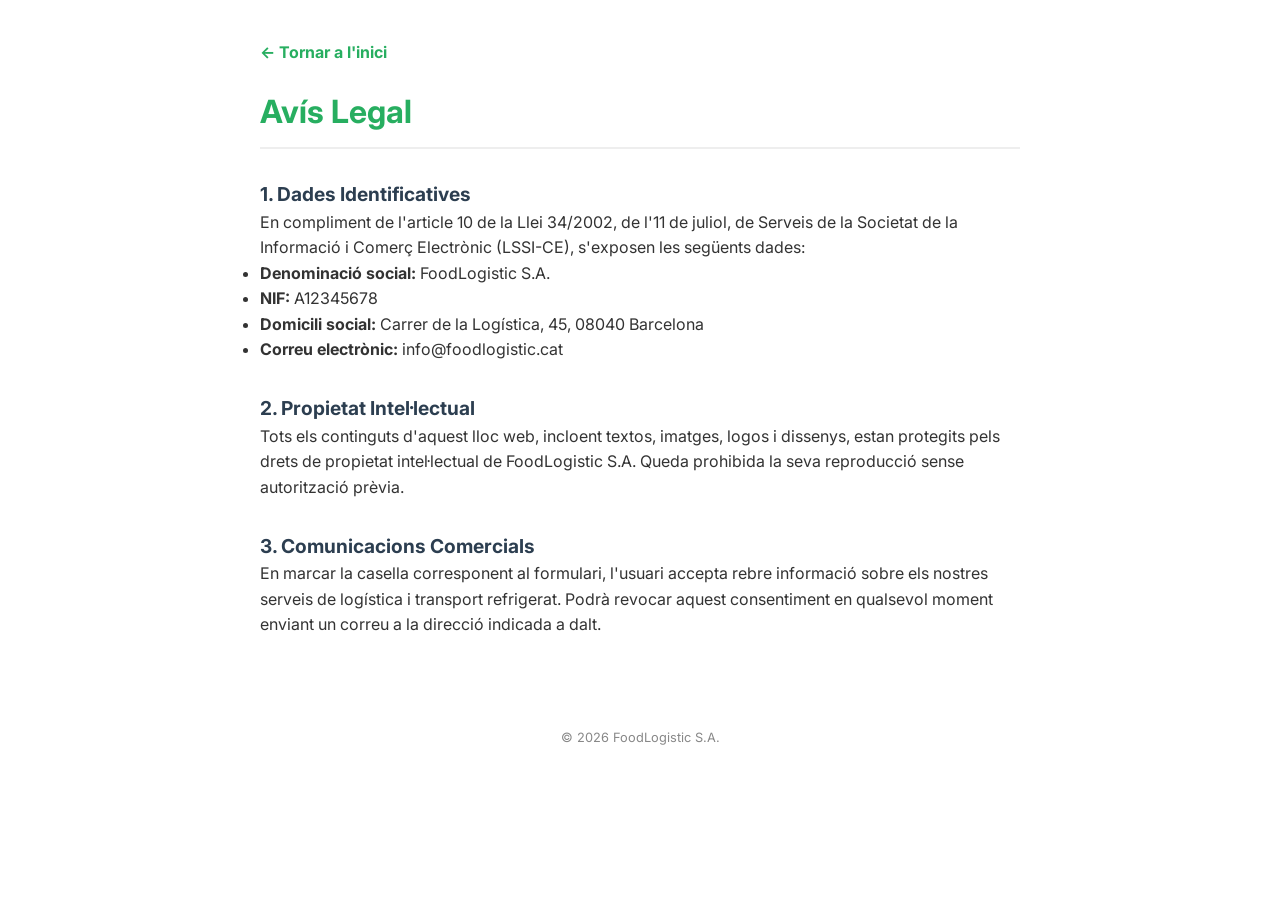
==== docs/avis-legal.html @ 304d595d "Create avis-legal.html" ====
<!DOCTYPE html>
<html lang="ca">
<head>
    <meta charset="UTF-8">
    <meta name="viewport" content="width=device-width, initial-scale=1.0">
    <title>Avís Legal | FoodLogistic S.A.</title>
    <link rel="stylesheet" href="styles.css">
    <link href="https://fonts.googleapis.com/css2?family=Inter:wght@300;500;700&display=swap" rel="stylesheet">
    <style>
        body { font-family: 'Inter', sans-serif; line-height: 1.6; color: #333; padding: 40px 20px; max-width: 800px; margin: auto; }
        h1 { color: #27ae60; border-bottom: 2px solid #eee; padding-bottom: 10px; }
        h2 { margin-top: 30px; color: #2c3e50; font-size: 1.2rem; }
        .back-link { display: inline-block; margin-bottom: 20px; color: #27ae60; text-decoration: none; font-weight: bold; }
    </style>
</head>
<body>
    <a href="index.html" class="back-link">← Tornar a l'inici</a>
    <h1>Avís Legal</h1>
    
    <section>
        <h2>1. Dades Identificatives</h2>
        <p>En compliment de l'article 10 de la Llei 34/2002, de l'11 de juliol, de Serveis de la Societat de la Informació i Comerç Electrònic (LSSI-CE), s'exposen les següents dades:</p>
        <ul>
            <li><strong>Denominació social:</strong> FoodLogistic S.A.</li>
            <li><strong>NIF:</strong> A12345678</li>
            <li><strong>Domicili social:</strong> Carrer de la Logística, 45, 08040 Barcelona</li>
            <li><strong>Correu electrònic:</strong> info@foodlogistic.cat</li>
        </ul>
    </section>

    <section>
        <h2>2. Propietat Intel·lectual</h2>
        <p>Tots els continguts d'aquest lloc web, incloent textos, imatges, logos i dissenys, estan protegits pels drets de propietat intel·lectual de FoodLogistic S.A. Queda prohibida la seva reproducció sense autorització prèvia.</p>
    </section>

    <section>
        <h2>3. Comunicacions Comercials</h2>
        <p>En marcar la casella corresponent al formulari, l'usuari accepta rebre informació sobre els nostres serveis de logística i transport refrigerat. Podrà revocar aquest consentiment en qualsevol moment enviant un correu a la direcció indicada a dalt.</p>
    </section>

    <footer>
        <p style="margin-top: 50px; font-size: 0.8rem; color: #888;">&copy; 2026 FoodLogistic S.A.</p>
    </footer>
</body>
</html>
---- docs/styles.css ----
:root {
    --primary-blue: #1a5276; /* Blau del logo */
    --accent-green: #2ecc71; /* Verd del logo */
    --text-dark: #2c3e50;
    --light-bg: #f8fafc;
    --white: #ffffff;
}

* {
    margin: 0;
    padding: 0;
    box-sizing: border-box;
}

body {
    font-family: 'Inter', sans-serif;
    color: var(--text-dark);
    background-color: var(--white);
    line-height: 1.6;
    scroll-behavior: smooth;
}

/* Navegació Elegant */
header {
    padding: 1.5rem 10%;
    position: fixed;
    width: 100%;
    background: rgba(255, 255, 255, 0.9);
    backdrop-filter: blur(10px);
    z-index: 1000;
    box-sizing: border-box;
}

nav {
    display: flex;
    justify-content: space-between;
    align-items: center;
}

.logo img {
    height: 50px; /* Ajustat per al logo FoodLogistic */
}

nav ul {
    display: flex;
    list-style: none;
}

nav ul li { margin-left: 30px; }

nav ul li a {
    text-decoration: none;
    color: var(--text-dark);
    font-weight: 500;
    font-size: 0.9rem;
    transition: color 0.3s;
}

nav ul li a:hover { color: var(--accent-green); }

/* Hero Section */
.hero {
    display: flex;
    align-items: center;
    padding: 150px 10% 80px;
    gap: 50px;
    background: linear-gradient(135deg, #fdfbfb 0%, #ebedee 100%);
}

.hero-text h1 {
    font-size: 3.2rem;
    line-height: 1.1;
    margin-bottom: 20px;
    color: var(--primary-blue);
}

.hero-image img {
    width: 100%;
    max-width: 500px;
    border-radius: 20px;
    box-shadow: 0 20px 40px rgba(0,0,0,0.1);
}

/* Botons */
.btn-main {
    display: inline-block;
    padding: 15px 35px;
    background-color: var(--primary-blue);
    color: white;
    text-decoration: none;
    border-radius: 50px;
    font-weight: 500;
    transition: transform 0.3s, box-shadow 0.3s;
}

.btn-main:hover {
    transform: translateY(-3px);
    box-shadow: 0 10px 20px rgba(26, 82, 118, 0.3);
}

/* Seccions Comuns */
.section-title {
    text-align: center;
    font-size: 2.2rem;
    margin-bottom: 50px;
}

.grid {
    display: grid;
    grid-template-columns: repeat(auto-fit, minmax(280px, 1fr));
    gap: 30px;
    padding: 0 10%;
}

.card {
    padding: 40px;
    background: var(--light-bg);
    border-radius: 15px;
    transition: 0.3s;
}

.card:hover { background: var(--white); box-shadow: 0 10px 30px rgba(0,0,0,0.05); }

/* Contacte */
.contact {
    background: var(--light-bg);
    padding: 80px 10%;
}

.contact-card {
    background: var(--white);
    max-width: 600px;
    margin: 0 auto;
    padding: 50px;
    border-radius: 20px;
    box-shadow: 0 10px 30px rgba(0,0,0,0.05);
}

.form-group input, .form-group textarea {
    width: 100%;
    padding: 15px;
    margin-bottom: 15px;
    border: 1px solid #eee;
    border-radius: 8px;
    outline: none;
}

.btn-submit {
    width: 100%;
    padding: 15px;
    background: var(--accent-green);
    color: white;
    border: none;
    border-radius: 8px;
    font-weight: bold;
    cursor: pointer;
}

footer {
    text-align: center;
    padding: 40px;
    font-size: 0.8rem;
    color: #888;
}

/* Responsive */
@media (max-width: 768px) {
    .hero { flex-direction: column; text-align: center; }
    .hero-text h1 { font-size: 2.2rem; }
}
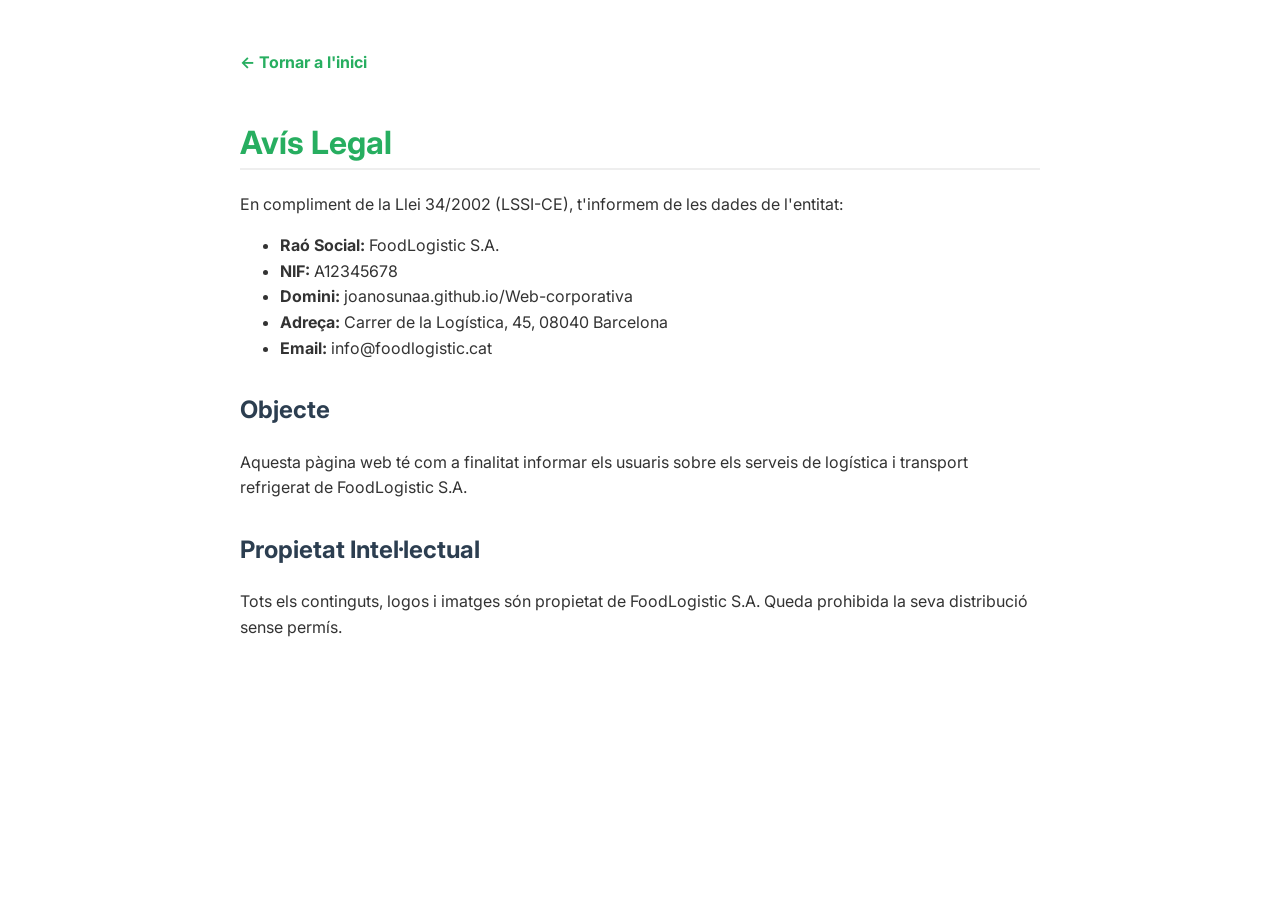
==== commit 5bfa2479: "Update avis-legal.html" ====
--- a/docs/avis-legal.html
+++ b/docs/avis-legal.html
@@ -2,44 +2,29 @@
 <html lang="ca">
 <head>
     <meta charset="UTF-8">
-    <meta name="viewport" content="width=device-width, initial-scale=1.0">
-    <title>Avís Legal | FoodLogistic S.A.</title>
-    <link rel="stylesheet" href="styles.css">
-    <link href="https://fonts.googleapis.com/css2?family=Inter:wght@300;500;700&display=swap" rel="stylesheet">
+    <title>Avís Legal - FoodLogistic S.A.</title>
+    <link href="https://fonts.googleapis.com/css2?family=Inter:wght@400;700&display=swap" rel="stylesheet">
     <style>
-        body { font-family: 'Inter', sans-serif; line-height: 1.6; color: #333; padding: 40px 20px; max-width: 800px; margin: auto; }
-        h1 { color: #27ae60; border-bottom: 2px solid #eee; padding-bottom: 10px; }
-        h2 { margin-top: 30px; color: #2c3e50; font-size: 1.2rem; }
-        .back-link { display: inline-block; margin-bottom: 20px; color: #27ae60; text-decoration: none; font-weight: bold; }
+        body { font-family: 'Inter', sans-serif; padding: 50px; line-height: 1.6; color: #333; max-width: 800px; margin: auto; }
+        h1 { color: #27ae60; border-bottom: 2px solid #eee; }
+        h2 { color: #2c3e50; margin-top: 30px; }
+        .btn { display: inline-block; margin-bottom: 20px; color: #27ae60; text-decoration: none; font-weight: bold; }
     </style>
 </head>
 <body>
-    <a href="index.html" class="back-link">← Tornar a l'inici</a>
+    <a href="index.html" class="btn">← Tornar a l'inici</a>
     <h1>Avís Legal</h1>
-    
-    <section>
-        <h2>1. Dades Identificatives</h2>
-        <p>En compliment de l'article 10 de la Llei 34/2002, de l'11 de juliol, de Serveis de la Societat de la Informació i Comerç Electrònic (LSSI-CE), s'exposen les següents dades:</p>
-        <ul>
-            <li><strong>Denominació social:</strong> FoodLogistic S.A.</li>
-            <li><strong>NIF:</strong> A12345678</li>
-            <li><strong>Domicili social:</strong> Carrer de la Logística, 45, 08040 Barcelona</li>
-            <li><strong>Correu electrònic:</strong> info@foodlogistic.cat</li>
-        </ul>
-    </section>
-
-    <section>
-        <h2>2. Propietat Intel·lectual</h2>
-        <p>Tots els continguts d'aquest lloc web, incloent textos, imatges, logos i dissenys, estan protegits pels drets de propietat intel·lectual de FoodLogistic S.A. Queda prohibida la seva reproducció sense autorització prèvia.</p>
-    </section>
-
-    <section>
-        <h2>3. Comunicacions Comercials</h2>
-        <p>En marcar la casella corresponent al formulari, l'usuari accepta rebre informació sobre els nostres serveis de logística i transport refrigerat. Podrà revocar aquest consentiment en qualsevol moment enviant un correu a la direcció indicada a dalt.</p>
-    </section>
-
-    <footer>
-        <p style="margin-top: 50px; font-size: 0.8rem; color: #888;">&copy; 2026 FoodLogistic S.A.</p>
-    </footer>
+    <p>En compliment de la Llei 34/2002 (LSSI-CE), t'informem de les dades de l'entitat:</p>
+    <ul>
+        <li><strong>Raó Social:</strong> FoodLogistic S.A.</li>
+        <li><strong>NIF:</strong> A12345678</li>
+        <li><strong>Domini:</strong> joanosunaa.github.io/Web-corporativa</li>
+        <li><strong>Adreça:</strong> Carrer de la Logística, 45, 08040 Barcelona</li>
+        <li><strong>Email:</strong> info@foodlogistic.cat</li>
+    </ul>
+    <h2>Objecte</h2>
+    <p>Aquesta pàgina web té com a finalitat informar els usuaris sobre els serveis de logística i transport refrigerat de FoodLogistic S.A.</p>
+    <h2>Propietat Intel·lectual</h2>
+    <p>Tots els continguts, logos i imatges són propietat de FoodLogistic S.A. Queda prohibida la seva distribució sense permís.</p>
 </body>
 </html>
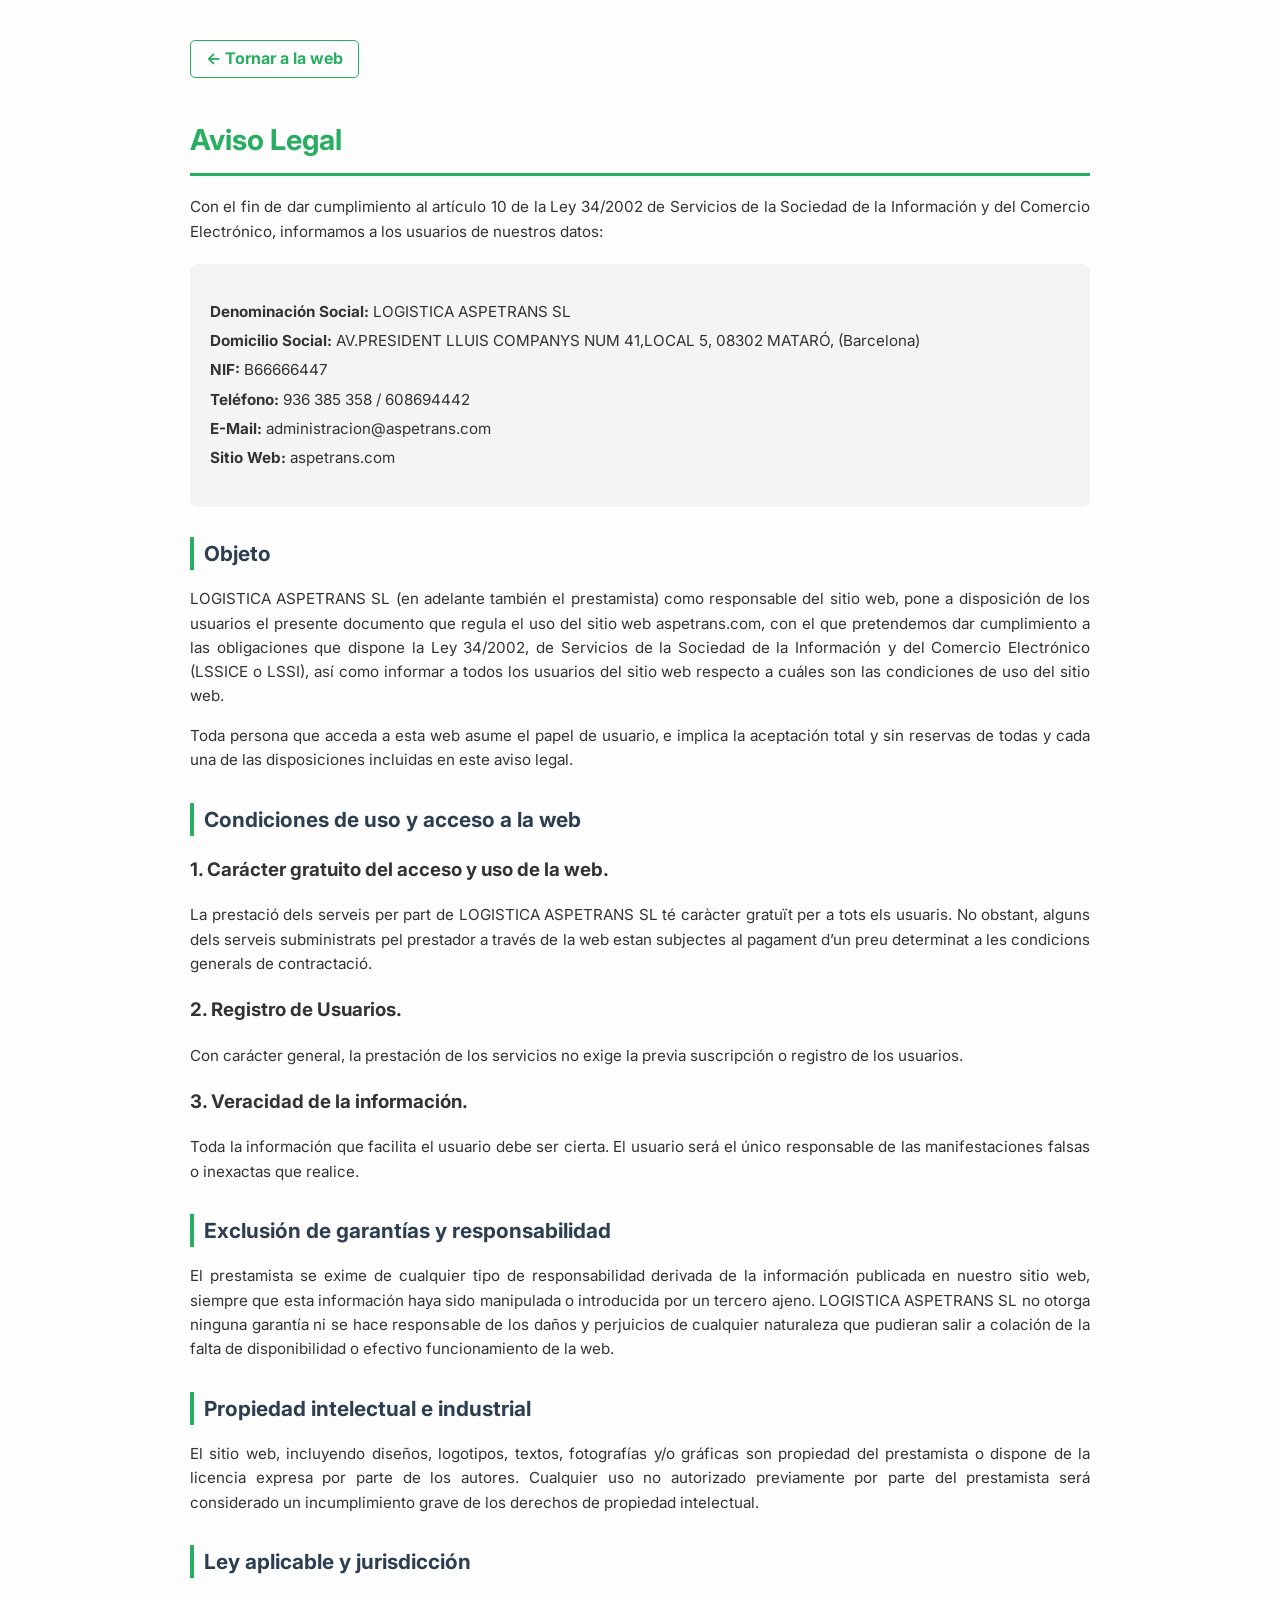
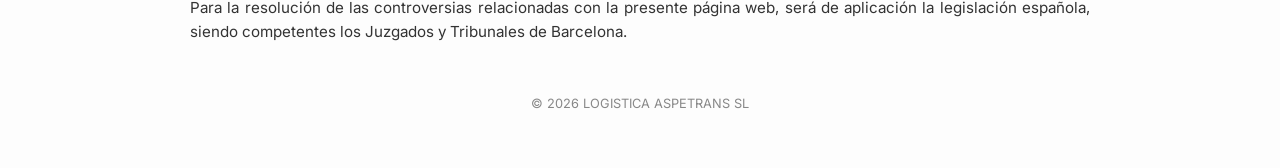
==== commit f74faccc: "Update avis-legal.html" ====
--- a/docs/avis-legal.html
+++ b/docs/avis-legal.html
@@ -2,29 +2,63 @@
 <html lang="ca">
 <head>
     <meta charset="UTF-8">
-    <title>Avís Legal - FoodLogistic S.A.</title>
-    <link href="https://fonts.googleapis.com/css2?family=Inter:wght@400;700&display=swap" rel="stylesheet">
+    <meta name="viewport" content="width=device-width, initial-scale=1.0">
+    <title>Avís Legal | LOGISTICA ASPETRANS SL</title>
+    <link href="https://fonts.googleapis.com/css2?family=Inter:wght@300;500;700&display=swap" rel="stylesheet">
     <style>
-        body { font-family: 'Inter', sans-serif; padding: 50px; line-height: 1.6; color: #333; max-width: 800px; margin: auto; }
-        h1 { color: #27ae60; border-bottom: 2px solid #eee; }
-        h2 { color: #2c3e50; margin-top: 30px; }
-        .btn { display: inline-block; margin-bottom: 20px; color: #27ae60; text-decoration: none; font-weight: bold; }
+        body { font-family: 'Inter', sans-serif; line-height: 1.6; color: #333; padding: 40px 20px; max-width: 900px; margin: auto; background-color: #fdfdfd; }
+        h1 { color: #27ae60; border-bottom: 3px solid #27ae60; padding-bottom: 10px; font-size: 1.8rem; }
+        h2 { margin-top: 30px; color: #2c3e50; font-size: 1.3rem; border-left: 4px solid #27ae60; padding-left: 10px; }
+        p, li { font-size: 0.95rem; text-align: justify; }
+        .back-link { display: inline-block; margin-bottom: 20px; color: #27ae60; text-decoration: none; font-weight: bold; border: 1px solid #27ae60; padding: 5px 15px; border-radius: 5px; }
+        .back-link:hover { background: #27ae60; color: white; }
+        .data-box { background: #f4f4f4; padding: 20px; border-radius: 8px; margin: 20px 0; }
+        .data-box ul { list-style: none; padding: 0; }
+        .data-box li { margin-bottom: 5px; }
     </style>
 </head>
 <body>
-    <a href="index.html" class="btn">← Tornar a l'inici</a>
-    <h1>Avís Legal</h1>
-    <p>En compliment de la Llei 34/2002 (LSSI-CE), t'informem de les dades de l'entitat:</p>
-    <ul>
-        <li><strong>Raó Social:</strong> FoodLogistic S.A.</li>
-        <li><strong>NIF:</strong> A12345678</li>
-        <li><strong>Domini:</strong> joanosunaa.github.io/Web-corporativa</li>
-        <li><strong>Adreça:</strong> Carrer de la Logística, 45, 08040 Barcelona</li>
-        <li><strong>Email:</strong> info@foodlogistic.cat</li>
-    </ul>
-    <h2>Objecte</h2>
-    <p>Aquesta pàgina web té com a finalitat informar els usuaris sobre els serveis de logística i transport refrigerat de FoodLogistic S.A.</p>
-    <h2>Propietat Intel·lectual</h2>
-    <p>Tots els continguts, logos i imatges són propietat de FoodLogistic S.A. Queda prohibida la seva distribució sense permís.</p>
+    <a href="index.html" class="back-link">← Tornar a la web</a>
+    <h1>Aviso Legal</h1>
+    
+    <p>Con el fin de dar cumplimiento al artículo 10 de la Ley 34/2002 de Servicios de la Sociedad de la Información y del Comercio Electrónico, informamos a los usuarios de nuestros datos:</p>
+    
+    <div class="data-box">
+        <ul>
+            <li><strong>Denominación Social:</strong> LOGISTICA ASPETRANS SL</li>
+            <li><strong>Domicilio Social:</strong> AV.PRESIDENT LLUIS COMPANYS NUM 41,LOCAL 5, 08302 MATARÓ, (Barcelona)</li>
+            <li><strong>NIF:</strong> B66666447</li>
+            <li><strong>Teléfono:</strong> 936 385 358 / 608694442</li>
+            <li><strong>E-Mail:</strong> administracion@aspetrans.com</li>
+            <li><strong>Sitio Web:</strong> aspetrans.com</li>
+        </ul>
+    </div>
+
+    <h2>Objeto</h2>
+    <p>LOGISTICA ASPETRANS SL (en adelante también el prestamista) como responsable del sitio web, pone a disposición de los usuarios el presente documento que regula el uso del sitio web aspetrans.com, con el que pretendemos dar cumplimiento a las obligaciones que dispone la Ley 34/2002, de Servicios de la Sociedad de la Información y del Comercio Electrónico (LSSICE o LSSI), así como informar a todos los usuarios del sitio web respecto a cuáles son las condiciones de uso del sitio web.</p>
+    <p>Toda persona que acceda a esta web asume el papel de usuario, e implica la aceptación total y sin reservas de todas y cada una de las disposiciones incluidas en este aviso legal.</p>
+
+    <h2>Condiciones de uso y acceso a la web</h2>
+    <h3>1. Carácter gratuito del acceso y uso de la web.</h3>
+    <p>La prestació dels serveis per part de LOGISTICA ASPETRANS SL té caràcter gratuït per a tots els usuaris. No obstant, alguns dels serveis subministrats pel prestador a través de la web estan subjectes al pagament d’un preu determinat a les condicions generals de contractació.</p>
+    
+    <h3>2. Registro de Usuarios.</h3>
+    <p>Con carácter general, la prestación de los servicios no exige la previa suscripción o registro de los usuarios.</p>
+
+    <h3>3. Veracidad de la información.</h3>
+    <p>Toda la información que facilita el usuario debe ser cierta. El usuario será el único responsable de las manifestaciones falsas o inexactas que realice.</p>
+
+    <h2>Exclusión de garantías y responsabilidad</h2>
+    <p>El prestamista se exime de cualquier tipo de responsabilidad derivada de la información publicada en nuestro sitio web, siempre que esta información haya sido manipulada o introducida por un tercero ajeno. LOGISTICA ASPETRANS SL no otorga ninguna garantía ni se hace responsable de los daños y perjuicios de cualquier naturaleza que pudieran salir a colación de la falta de disponibilidad o efectivo funcionamiento de la web.</p>
+
+    <h2>Propiedad intelectual e industrial</h2>
+    <p>El sitio web, incluyendo diseños, logotipos, textos, fotografías y/o gráficas son propiedad del prestamista o dispone de la licencia expresa por parte de los autores. Cualquier uso no autorizado previamente por parte del prestamista será considerado un incumplimiento grave de los derechos de propiedad intelectual.</p>
+
+    <h2>Ley aplicable y jurisdicción</h2>
+    <p>Para la resolución de las controversias relacionadas con la presente página web, será de aplicación la legislación española, siendo competentes los Juzgados y Tribunales de Barcelona.</p>
+
+    <footer>
+        <p style="margin-top: 50px; font-size: 0.8rem; color: #888; text-align: center;">&copy; 2026 LOGISTICA ASPETRANS SL</p>
+    </footer>
 </body>
 </html>
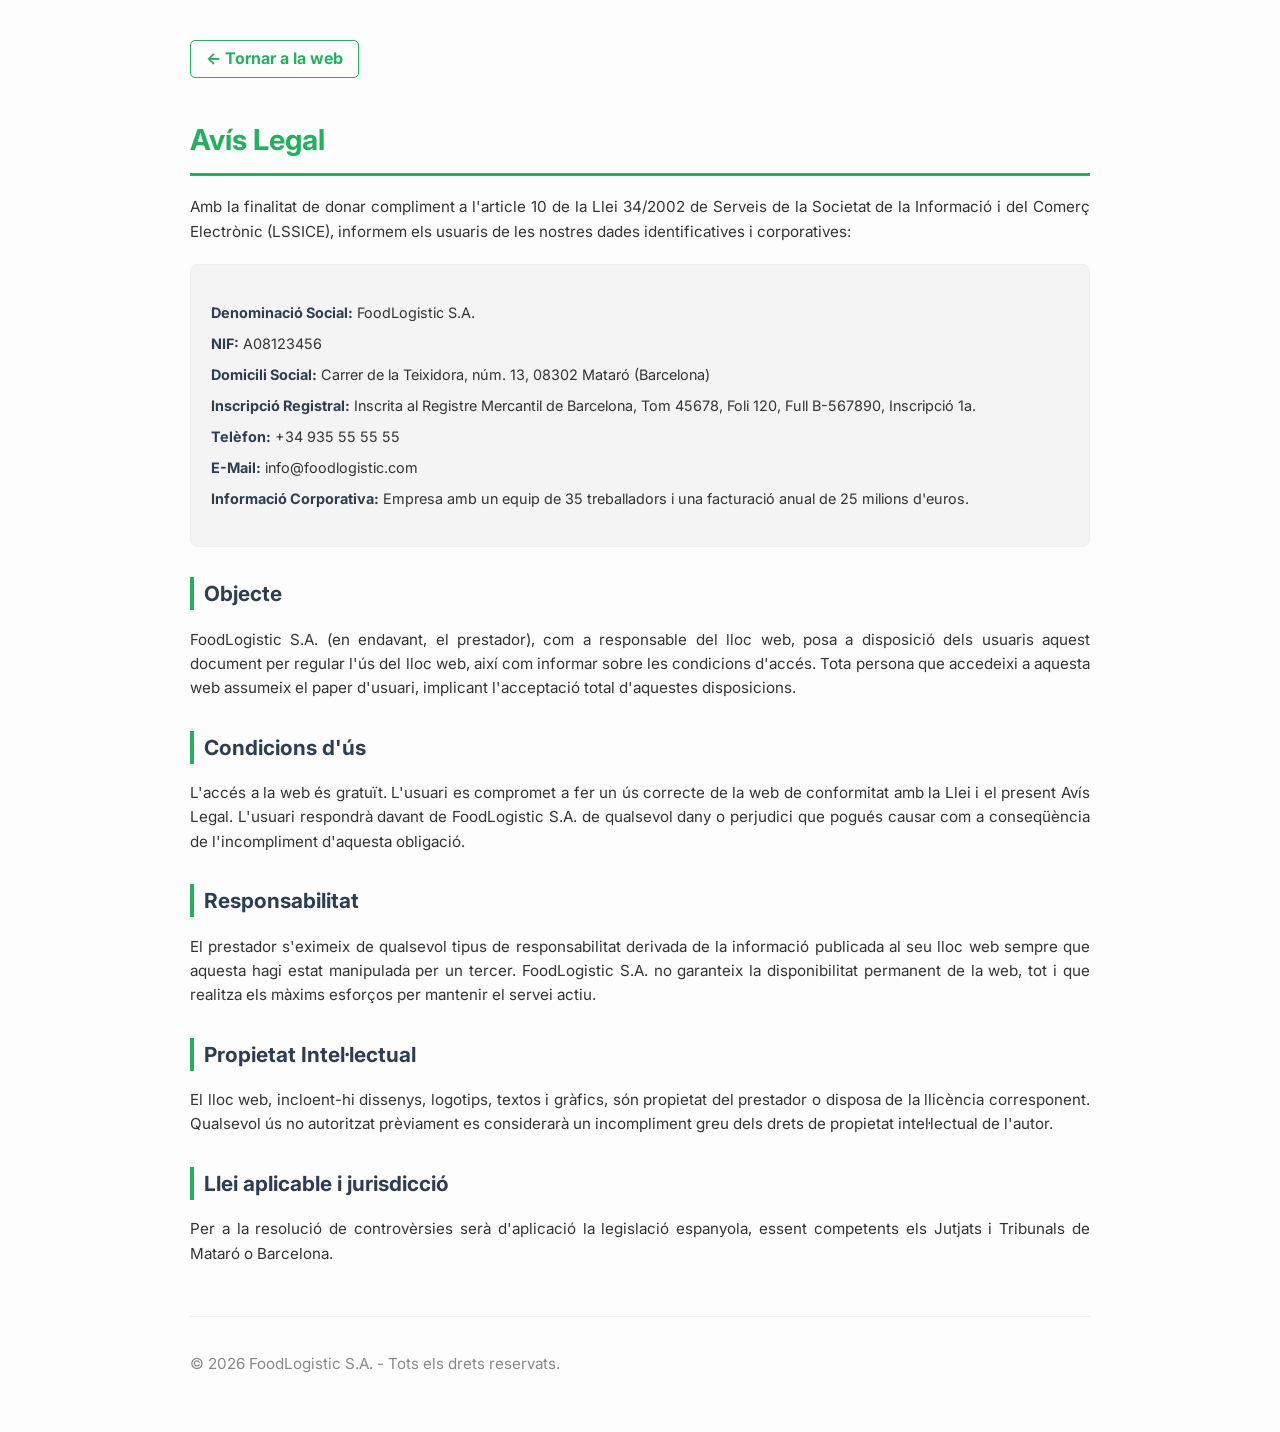
==== commit 80b45a2e: "Change company name and legal information in avis-legal.html Updated the legal notice to reflect the" ====
--- a/docs/avis-legal.html
+++ b/docs/avis-legal.html
@@ -3,62 +3,57 @@
 <head>
     <meta charset="UTF-8">
     <meta name="viewport" content="width=device-width, initial-scale=1.0">
-    <title>Avís Legal | LOGISTICA ASPETRANS SL</title>
+    <title>Avís Legal | FoodLogistic S.A.</title>
     <link href="https://fonts.googleapis.com/css2?family=Inter:wght@300;500;700&display=swap" rel="stylesheet">
     <style>
         body { font-family: 'Inter', sans-serif; line-height: 1.6; color: #333; padding: 40px 20px; max-width: 900px; margin: auto; background-color: #fdfdfd; }
         h1 { color: #27ae60; border-bottom: 3px solid #27ae60; padding-bottom: 10px; font-size: 1.8rem; }
         h2 { margin-top: 30px; color: #2c3e50; font-size: 1.3rem; border-left: 4px solid #27ae60; padding-left: 10px; }
         p, li { font-size: 0.95rem; text-align: justify; }
-        .back-link { display: inline-block; margin-bottom: 20px; color: #27ae60; text-decoration: none; font-weight: bold; border: 1px solid #27ae60; padding: 5px 15px; border-radius: 5px; }
+        .back-link { display: inline-block; margin-bottom: 20px; color: #27ae60; text-decoration: none; font-weight: bold; border: 1px solid #27ae60; padding: 5px 15px; border-radius: 5px; transition: 0.3s; }
         .back-link:hover { background: #27ae60; color: white; }
-        .data-box { background: #f4f4f4; padding: 20px; border-radius: 8px; margin: 20px 0; }
+        .data-box { background: #f4f4f4; padding: 20px; border-radius: 8px; margin: 20px 0; border: 1px solid #eee; }
         .data-box ul { list-style: none; padding: 0; }
-        .data-box li { margin-bottom: 5px; }
+        .data-box li { margin-bottom: 8px; font-size: 0.9rem; }
+        .data-box strong { color: #2c3e50; }
+        footer { margin-top: 50px; font-size: 0.8rem; color: #888; text-align: center; border-top: 1px solid #eee; padding-top: 20px; }
     </style>
 </head>
 <body>
     <a href="index.html" class="back-link">← Tornar a la web</a>
-    <h1>Aviso Legal</h1>
+    <h1>Avís Legal</h1>
     
-    <p>Con el fin de dar cumplimiento al artículo 10 de la Ley 34/2002 de Servicios de la Sociedad de la Información y del Comercio Electrónico, informamos a los usuarios de nuestros datos:</p>
+    <p>Amb la finalitat de donar compliment a l'article 10 de la Llei 34/2002 de Serveis de la Societat de la Informació i del Comerç Electrònic (LSSICE), informem els usuaris de les nostres dades identificatives i corporatives:</p>
     
     <div class="data-box">
         <ul>
-            <li><strong>Denominación Social:</strong> LOGISTICA ASPETRANS SL</li>
-            <li><strong>Domicilio Social:</strong> AV.PRESIDENT LLUIS COMPANYS NUM 41,LOCAL 5, 08302 MATARÓ, (Barcelona)</li>
-            <li><strong>NIF:</strong> B66666447</li>
-            <li><strong>Teléfono:</strong> 936 385 358 / 608694442</li>
-            <li><strong>E-Mail:</strong> administracion@aspetrans.com</li>
-            <li><strong>Sitio Web:</strong> aspetrans.com</li>
+            <li><strong>Denominació Social:</strong> FoodLogistic S.A.</li>
+            <li><strong>NIF:</strong> A08123456</li>
+            <li><strong>Domicili Social:</strong> Carrer de la Teixidora, núm. 13, 08302 Mataró (Barcelona)</li>
+            <li><strong>Inscripció Registral:</strong> Inscrita al Registre Mercantil de Barcelona, Tom 45678, Foli 120, Full B-567890, Inscripció 1a.</li>
+            <li><strong>Telèfon:</strong> +34 935 55 55 55</li>
+            <li><strong>E-Mail:</strong> info@foodlogistic.com</li>
+            <li><strong>Informació Corporativa:</strong> Empresa amb un equip de 35 treballadors i una facturació anual de 25 milions d'euros.</li>
         </ul>
     </div>
 
-    <h2>Objeto</h2>
-    <p>LOGISTICA ASPETRANS SL (en adelante también el prestamista) como responsable del sitio web, pone a disposición de los usuarios el presente documento que regula el uso del sitio web aspetrans.com, con el que pretendemos dar cumplimiento a las obligaciones que dispone la Ley 34/2002, de Servicios de la Sociedad de la Información y del Comercio Electrónico (LSSICE o LSSI), así como informar a todos los usuarios del sitio web respecto a cuáles son las condiciones de uso del sitio web.</p>
-    <p>Toda persona que acceda a esta web asume el papel de usuario, e implica la aceptación total y sin reservas de todas y cada una de las disposiciones incluidas en este aviso legal.</p>
+    <h2>Objecte</h2>
+    <p>FoodLogistic S.A. (en endavant, el prestador), com a responsable del lloc web, posa a disposició dels usuaris aquest document per regular l'ús del lloc web, així com informar sobre les condicions d'accés. Tota persona que accedeixi a aquesta web assumeix el paper d'usuari, implicant l'acceptació total d'aquestes disposicions.</p>
 
-    <h2>Condiciones de uso y acceso a la web</h2>
-    <h3>1. Carácter gratuito del acceso y uso de la web.</h3>
-    <p>La prestació dels serveis per part de LOGISTICA ASPETRANS SL té caràcter gratuït per a tots els usuaris. No obstant, alguns dels serveis subministrats pel prestador a través de la web estan subjectes al pagament d’un preu determinat a les condicions generals de contractació.</p>
-    
-    <h3>2. Registro de Usuarios.</h3>
-    <p>Con carácter general, la prestación de los servicios no exige la previa suscripción o registro de los usuarios.</p>
+    <h2>Condicions d'ús</h2>
+    <p>L'accés a la web és gratuït. L'usuari es compromet a fer un ús correcte de la web de conformitat amb la Llei i el present Avís Legal. L'usuari respondrà davant de FoodLogistic S.A. de qualsevol dany o perjudici que pogués causar com a conseqüència de l'incompliment d'aquesta obligació.</p>
 
-    <h3>3. Veracidad de la información.</h3>
-    <p>Toda la información que facilita el usuario debe ser cierta. El usuario será el único responsable de las manifestaciones falsas o inexactas que realice.</p>
+    <h2>Responsabilitat</h2>
+    <p>El prestador s'eximeix de qualsevol tipus de responsabilitat derivada de la informació publicada al seu lloc web sempre que aquesta hagi estat manipulada per un tercer. FoodLogistic S.A. no garanteix la disponibilitat permanent de la web, tot i que realitza els màxims esforços per mantenir el servei actiu.</p>
 
-    <h2>Exclusión de garantías y responsabilidad</h2>
-    <p>El prestamista se exime de cualquier tipo de responsabilidad derivada de la información publicada en nuestro sitio web, siempre que esta información haya sido manipulada o introducida por un tercero ajeno. LOGISTICA ASPETRANS SL no otorga ninguna garantía ni se hace responsable de los daños y perjuicios de cualquier naturaleza que pudieran salir a colación de la falta de disponibilidad o efectivo funcionamiento de la web.</p>
+    <h2>Propietat Intel·lectual</h2>
+    <p>El lloc web, incloent-hi dissenys, logotips, textos i gràfics, són propietat del prestador o disposa de la llicència corresponent. Qualsevol ús no autoritzat prèviament es considerarà un incompliment greu dels drets de propietat intel·lectual de l'autor.</p>
 
-    <h2>Propiedad intelectual e industrial</h2>
-    <p>El sitio web, incluyendo diseños, logotipos, textos, fotografías y/o gráficas son propiedad del prestamista o dispone de la licencia expresa por parte de los autores. Cualquier uso no autorizado previamente por parte del prestamista será considerado un incumplimiento grave de los derechos de propiedad intelectual.</p>
-
-    <h2>Ley aplicable y jurisdicción</h2>
-    <p>Para la resolución de las controversias relacionadas con la presente página web, será de aplicación la legislación española, siendo competentes los Juzgados y Tribunales de Barcelona.</p>
+    <h2>Llei aplicable i jurisdicció</h2>
+    <p>Per a la resolució de controvèrsies serà d'aplicació la legislació espanyola, essent competents els Jutjats i Tribunals de Mataró o Barcelona.</p>
 
     <footer>
-        <p style="margin-top: 50px; font-size: 0.8rem; color: #888; text-align: center;">&copy; 2026 LOGISTICA ASPETRANS SL</p>
+        <p>&copy; 2026 FoodLogistic S.A. - Tots els drets reservats.</p>
     </footer>
 </body>
 </html>
